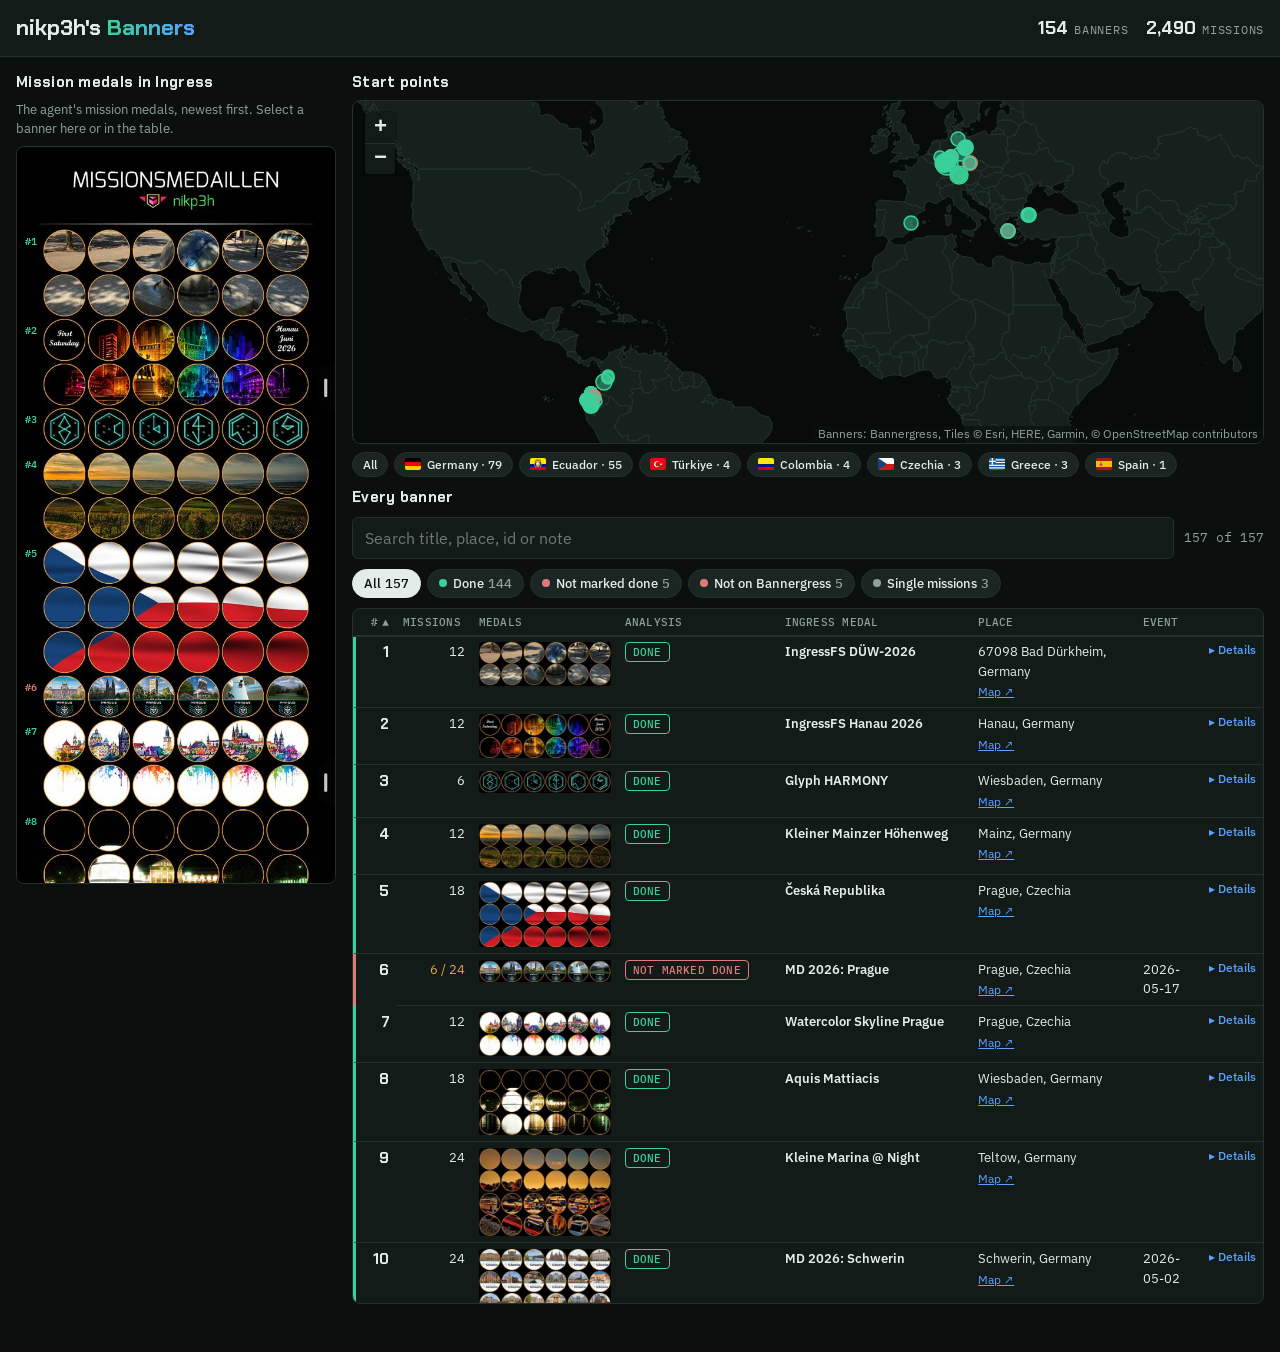
==== mission-banners/index.html @ 4e0f0ecb "Hide the filters without banners Co-Authored-By: Claude Opus 5.5 <noreply@anthropic.com>" ====
<!doctype html>
<html lang="en">
<head>
<meta charset="utf-8">
<meta name="viewport" content="width=device-width,initial-scale=1,viewport-fit=cover">
<title>nikp3h's Banners</title>
<link rel="preconnect" href="https://fonts.googleapis.com">
<link rel="stylesheet" href="https://fonts.googleapis.com/css2?family=Chakra+Petch:wght@500;700&family=IBM+Plex+Sans:wght@400;500;600&family=IBM+Plex+Mono:wght@400;500&display=swap">
<script src="vendor/leaflet.js"></script>
<script src="vendor/topojson.js"></script>
<style>.leaflet-image-layer,.leaflet-layer,.leaflet-marker-icon,.leaflet-marker-shadow,.leaflet-pane,.leaflet-pane>canvas,.leaflet-pane>svg,.leaflet-tile,.leaflet-tile-container,.leaflet-zoom-box{position:absolute;left:0;top:0}.leaflet-container{overflow:hidden}.leaflet-marker-icon,.leaflet-marker-shadow,.leaflet-tile{-webkit-user-select:none;-moz-user-select:none;user-select:none;-webkit-user-drag:none}.leaflet-tile::selection{background:0 0}.leaflet-safari .leaflet-tile{image-rendering:-webkit-optimize-contrast}.leaflet-safari .leaflet-tile-container{width:1600px;height:1600px;-webkit-transform-origin:0 0}.leaflet-marker-icon,.leaflet-marker-shadow{display:block}.leaflet-container .leaflet-overlay-pane svg{max-width:none!important;max-height:none!important}.leaflet-container .leaflet-marker-pane img,.leaflet-container .leaflet-shadow-pane img,.leaflet-container .leaflet-tile,.leaflet-container .leaflet-tile-pane img,.leaflet-container img.leaflet-image-layer{max-width:none!important;max-height:none!important;width:auto;padding:0}.leaflet-container img.leaflet-tile{mix-blend-mode:plus-lighter}.leaflet-container.leaflet-touch-zoom{-ms-touch-action:pan-x pan-y;touch-action:pan-x pan-y}.leaflet-container.leaflet-touch-drag{-ms-touch-action:pinch-zoom;touch-action:none;touch-action:pinch-zoom}.leaflet-container.leaflet-touch-drag.leaflet-touch-zoom{-ms-touch-action:none;touch-action:none}.leaflet-container{-webkit-tap-highlight-color:transparent}.leaflet-container a{-webkit-tap-highlight-color:rgba(51,181,229,.4)}.leaflet-tile{filter:inherit;visibility:hidden}.leaflet-tile-loaded{visibility:inherit}.leaflet-zoom-box{width:0;height:0;-moz-box-sizing:border-box;box-sizing:border-box;z-index:800}.leaflet-overlay-pane svg{-moz-user-select:none}.leaflet-pane{z-index:400}.leaflet-tile-pane{z-index:200}.leaflet-overlay-pane{z-index:400}.leaflet-shadow-pane{z-index:500}.leaflet-marker-pane{z-index:600}.leaflet-tooltip-pane{z-index:650}.leaflet-popup-pane{z-index:700}.leaflet-map-pane canvas{z-index:100}.leaflet-map-pane svg{z-index:200}.leaflet-vml-shape{width:1px;height:1px}.lvml{behavior:url(#default#VML);display:inline-block;position:absolute}.leaflet-control{position:relative;z-index:800;pointer-events:visiblePainted;pointer-events:auto}.leaflet-bottom,.leaflet-top{position:absolute;z-index:1000;pointer-events:none}.leaflet-top{top:0}.leaflet-right{right:0}.leaflet-bottom{bottom:0}.leaflet-left{left:0}.leaflet-control{float:left;clear:both}.leaflet-right .leaflet-control{float:right}.leaflet-top .leaflet-control{margin-top:10px}.leaflet-bottom .leaflet-control{margin-bottom:10px}.leaflet-left .leaflet-control{margin-left:10px}.leaflet-right .leaflet-control{margin-right:10px}.leaflet-fade-anim .leaflet-popup{opacity:0;-webkit-transition:opacity .2s linear;-moz-transition:opacity .2s linear;transition:opacity .2s linear}.leaflet-fade-anim .leaflet-map-pane .leaflet-popup{opacity:1}.leaflet-zoom-animated{-webkit-transform-origin:0 0;-ms-transform-origin:0 0;transform-origin:0 0}svg.leaflet-zoom-animated{will-change:transform}.leaflet-zoom-anim .leaflet-zoom-animated{-webkit-transition:-webkit-transform .25s cubic-bezier(0,0,.25,1);-moz-transition:-moz-transform .25s cubic-bezier(0,0,.25,1);transition:transform .25s cubic-bezier(0,0,.25,1)}.leaflet-pan-anim .leaflet-tile,.leaflet-zoom-anim .leaflet-tile{-webkit-transition:none;-moz-transition:none;transition:none}.leaflet-zoom-anim .leaflet-zoom-hide{visibility:hidden}.leaflet-interactive{cursor:pointer}.leaflet-grab{cursor:-webkit-grab;cursor:-moz-grab;cursor:grab}.leaflet-crosshair,.leaflet-crosshair .leaflet-interactive{cursor:crosshair}.leaflet-control,.leaflet-popup-pane{cursor:auto}.leaflet-dragging .leaflet-grab,.leaflet-dragging .leaflet-grab .leaflet-interactive,.leaflet-dragging .leaflet-marker-draggable{cursor:move;cursor:-webkit-grabbing;cursor:-moz-grabbing;cursor:grabbing}.leaflet-image-layer,.leaflet-marker-icon,.leaflet-marker-shadow,.leaflet-pane>svg path,.leaflet-tile-container{pointer-events:none}.leaflet-image-layer.leaflet-interactive,.leaflet-marker-icon.leaflet-interactive,.leaflet-pane>svg path.leaflet-interactive,svg.leaflet-image-layer.leaflet-interactive path{pointer-events:visiblePainted;pointer-events:auto}.leaflet-container{background:#ddd;outline-offset:1px}.leaflet-container a{color:#0078a8}.leaflet-zoom-box{border:2px dotted #38f;background:rgba(255,255,255,.5)}.leaflet-container{font-family:"Helvetica Neue",Arial,Helvetica,sans-serif;font-size:12px;font-size:.75rem;line-height:1.5}.leaflet-bar{box-shadow:0 1px 5px rgba(0,0,0,.65);border-radius:4px}.leaflet-bar a{background-color:#fff;border-bottom:1px solid #ccc;width:26px;height:26px;line-height:26px;display:block;text-align:center;text-decoration:none;color:#000}.leaflet-bar a,.leaflet-control-layers-toggle{background-position:50% 50%;background-repeat:no-repeat;display:block}.leaflet-bar a:focus,.leaflet-bar a:hover{background-color:#f4f4f4}.leaflet-bar a:first-child{border-top-left-radius:4px;border-top-right-radius:4px}.leaflet-bar a:last-child{border-bottom-left-radius:4px;border-bottom-right-radius:4px;border-bottom:none}.leaflet-bar a.leaflet-disabled{cursor:default;background-color:#f4f4f4;color:#bbb}.leaflet-touch .leaflet-bar a{width:30px;height:30px;line-height:30px}.leaflet-touch .leaflet-bar a:first-child{border-top-left-radius:2px;border-top-right-radius:2px}.leaflet-touch .leaflet-bar a:last-child{border-bottom-left-radius:2px;border-bottom-right-radius:2px}.leaflet-control-zoom-in,.leaflet-control-zoom-out{font:bold 18px 'Lucida Console',Monaco,monospace;text-indent:1px}.leaflet-touch .leaflet-control-zoom-in,.leaflet-touch .leaflet-control-zoom-out{font-size:22px}.leaflet-control-layers{box-shadow:0 1px 5px rgba(0,0,0,.4);background:#fff;border-radius:5px}.leaflet-control-layers-toggle{background-image:url(images/layers.png);width:36px;height:36px}.leaflet-retina .leaflet-control-layers-toggle{background-image:url(images/layers-2x.png);background-size:26px 26px}.leaflet-touch .leaflet-control-layers-toggle{width:44px;height:44px}.leaflet-control-layers .leaflet-control-layers-list,.leaflet-control-layers-expanded .leaflet-control-layers-toggle{display:none}.leaflet-control-layers-expanded .leaflet-control-layers-list{display:block;position:relative}.leaflet-control-layers-expanded{padding:6px 10px 6px 6px;color:#333;background:#fff}.leaflet-control-layers-scrollbar{overflow-y:scroll;overflow-x:hidden;padding-right:5px}.leaflet-control-layers-selector{margin-top:2px;position:relative;top:1px}.leaflet-control-layers label{display:block;font-size:13px;font-size:1.08333em}.leaflet-control-layers-separator{height:0;border-top:1px solid #ddd;margin:5px -10px 5px -6px}.leaflet-default-icon-path{background-image:url(images/marker-icon.png)}.leaflet-container .leaflet-control-attribution{background:#fff;background:rgba(255,255,255,.8);margin:0}.leaflet-control-attribution,.leaflet-control-scale-line{padding:0 5px;color:#333;line-height:1.4}.leaflet-control-attribution a{text-decoration:none}.leaflet-control-attribution a:focus,.leaflet-control-attribution a:hover{text-decoration:underline}.leaflet-attribution-flag{display:inline!important;vertical-align:baseline!important;width:1em;height:.6669em}.leaflet-left .leaflet-control-scale{margin-left:5px}.leaflet-bottom .leaflet-control-scale{margin-bottom:5px}.leaflet-control-scale-line{border:2px solid #777;border-top:none;line-height:1.1;padding:2px 5px 1px;white-space:nowrap;-moz-box-sizing:border-box;box-sizing:border-box;background:rgba(255,255,255,.8);text-shadow:1px 1px #fff}.leaflet-control-scale-line:not(:first-child){border-top:2px solid #777;border-bottom:none;margin-top:-2px}.leaflet-control-scale-line:not(:first-child):not(:last-child){border-bottom:2px solid #777}.leaflet-touch .leaflet-bar,.leaflet-touch .leaflet-control-attribution,.leaflet-touch .leaflet-control-layers{box-shadow:none}.leaflet-touch .leaflet-bar,.leaflet-touch .leaflet-control-layers{border:2px solid rgba(0,0,0,.2);background-clip:padding-box}.leaflet-popup{position:absolute;text-align:center;margin-bottom:20px}.leaflet-popup-content-wrapper{padding:1px;text-align:left;border-radius:12px}.leaflet-popup-content{margin:13px 24px 13px 20px;line-height:1.3;font-size:13px;font-size:1.08333em;min-height:1px}.leaflet-popup-content p{margin:17px 0;margin:1.3em 0}.leaflet-popup-tip-container{width:40px;height:20px;position:absolute;left:50%;margin-top:-1px;margin-left:-20px;overflow:hidden;pointer-events:none}.leaflet-popup-tip{width:17px;height:17px;padding:1px;margin:-10px auto 0;pointer-events:auto;-webkit-transform:rotate(45deg);-moz-transform:rotate(45deg);-ms-transform:rotate(45deg);transform:rotate(45deg)}.leaflet-popup-content-wrapper,.leaflet-popup-tip{background:#fff;color:#333;box-shadow:0 3px 14px rgba(0,0,0,.4)}.leaflet-container a.leaflet-popup-close-button{position:absolute;top:0;right:0;border:none;text-align:center;width:24px;height:24px;font:16px/24px Tahoma,Verdana,sans-serif;color:#757575;text-decoration:none;background:0 0}.leaflet-container a.leaflet-popup-close-button:focus,.leaflet-container a.leaflet-popup-close-button:hover{color:#585858}.leaflet-popup-scrolled{overflow:auto}.leaflet-oldie .leaflet-popup-content-wrapper{-ms-zoom:1}.leaflet-oldie .leaflet-popup-tip{width:24px;margin:0 auto}.leaflet-oldie .leaflet-control-layers,.leaflet-oldie .leaflet-control-zoom,.leaflet-oldie .leaflet-popup-content-wrapper,.leaflet-oldie .leaflet-popup-tip{border:1px solid #999}.leaflet-div-icon{background:#fff;border:1px solid #666}.leaflet-tooltip{position:absolute;padding:6px;background-color:#fff;border:1px solid #fff;border-radius:3px;color:#222;white-space:nowrap;-webkit-user-select:none;-moz-user-select:none;-ms-user-select:none;user-select:none;pointer-events:none;box-shadow:0 1px 3px rgba(0,0,0,.4)}.leaflet-tooltip.leaflet-interactive{cursor:pointer;pointer-events:auto}.leaflet-tooltip-bottom:before,.leaflet-tooltip-left:before,.leaflet-tooltip-right:before,.leaflet-tooltip-top:before{position:absolute;pointer-events:none;border:6px solid transparent;background:0 0;content:""}.leaflet-tooltip-bottom{margin-top:6px}.leaflet-tooltip-top{margin-top:-6px}.leaflet-tooltip-bottom:before,.leaflet-tooltip-top:before{left:50%;margin-left:-6px}.leaflet-tooltip-top:before{bottom:0;margin-bottom:-12px;border-top-color:#fff}.leaflet-tooltip-bottom:before{top:0;margin-top:-12px;margin-left:-6px;border-bottom-color:#fff}.leaflet-tooltip-left{margin-left:-6px}.leaflet-tooltip-right{margin-left:6px}.leaflet-tooltip-left:before,.leaflet-tooltip-right:before{top:50%;margin-top:-6px}.leaflet-tooltip-left:before{right:0;margin-right:-12px;border-left-color:#fff}.leaflet-tooltip-right:before{left:0;margin-left:-12px;border-right-color:#fff}@media print{.leaflet-control{-webkit-print-color-adjust:exact;print-color-adjust:exact}}</style>
<style>
/* Layout: the mission medal screenshot in a scrolling panel beside a table of every banner; selecting a banner in one shows it in the other. */
:root{
  --hh:56px;
  --bg:#0b100f; --surface:#131b19; --fg:#e4ece9; --muted:#8fa19b; --line:#24312d;
  --enl:#3ad19a; --res:#5aa2ff; --warn:#e3a53b; --none:#e07a7a; --chip:#1b2623; --sea:#070b0a; --land:#16201d; --border:#2a3833; --hover:#18221f; --sel:#1d2a26;
  --display:"Chakra Petch",system-ui,sans-serif; --body:"IBM Plex Sans",system-ui,sans-serif; --mono:"IBM Plex Mono",ui-monospace,monospace;
  color-scheme:dark;
}
body{margin:0;background:var(--bg);color:var(--fg);font-family:var(--body);line-height:1.5}
a{color:var(--res)}
[hidden]{display:none!important}
.top{position:fixed;inset:0 0 auto;z-index:1000;background:var(--surface);border-bottom:1px solid var(--line);padding-top:env(safe-area-inset-top,0px)}
.top-in{height:var(--hh);display:flex;align-items:center;gap:16px;padding-inline:max(16px,env(safe-area-inset-left,0px)) max(16px,env(safe-area-inset-right,0px))}
h1{font-family:var(--display);font-weight:700;font-size:22px;line-height:1;margin:0;white-space:nowrap}
h1 span{background:linear-gradient(90deg,var(--enl),var(--res));-webkit-background-clip:text;background-clip:text;color:transparent}
.stats{margin-left:auto;display:flex;gap:18px;font-variant-numeric:tabular-nums;white-space:nowrap}
.stats div{display:flex;align-items:baseline;gap:6px}
.stats b{font-family:var(--display);font-size:18px}
.stats small{color:var(--muted);font:12px var(--mono);text-transform:uppercase;letter-spacing:.06em}
@media (max-width:560px){:root{--hh:84px}.top-in{flex-wrap:wrap;height:auto;padding-block:10px;row-gap:6px}.stats{margin-left:0;width:100%;gap:14px}.stats b{font-size:15px}.stats small{font-size:10px;letter-spacing:.03em}}

.wrap{display:grid;grid-template-columns:minmax(0,1fr);gap:16px;padding:calc(var(--hh) + env(safe-area-inset-top,0px) + 16px) max(16px,env(safe-area-inset-right,0px)) 48px max(16px,env(safe-area-inset-left,0px))}
@media (min-width:1000px){.wrap{grid-template-columns:320px minmax(0,1fr)}}

/* Screenshot panel */
.shotbox{display:grid;gap:8px;align-content:start}
@media (min-width:1000px){.shotbox{position:sticky;top:calc(var(--hh) + 16px);height:calc(100vh - var(--hh) - 32px)}}
.shotbox h2,.tablebox h2{font:700 15px var(--display);margin:0;letter-spacing:.02em}
.shotbox p{margin:0;font-size:12.5px;color:var(--muted)}
.shot{overflow-y:auto;border:1px solid var(--line);border-radius:8px;background:#000;height:55vh;overscroll-behavior:contain}
@media (min-width:1000px){.shot{height:auto;min-height:0}}
.shot-in{position:relative}
.shot-in img{display:block;width:100%;height:auto}
.mark{position:absolute;left:0;right:0;border:2px solid transparent;border-radius:6px;cursor:pointer;padding:0;background:none}
.mark span{position:absolute;left:2px;top:2px;font:600 10px/1 var(--mono);padding:3px 4px;border-radius:3px;background:rgba(0,0,0,.75);color:var(--st,var(--fg))}
.mark:hover{border-color:color-mix(in srgb,var(--st) 60%,transparent)}
.mark.sel{border-color:var(--st);background:color-mix(in srgb,var(--st) 14%,transparent)}
.mark:focus-visible{outline:2px solid var(--res);outline-offset:-2px}

/* Table */
.tablebox{display:grid;gap:10px;min-width:0;align-content:start}
.bar{display:flex;flex-wrap:wrap;gap:10px;align-items:center}
.bar input{flex:1 1 220px;min-width:0;font:inherit;padding:8px 12px;border:1px solid var(--line);border-radius:6px;background:var(--surface);color:var(--fg)}
.chips{display:flex;gap:6px;flex-wrap:wrap}
.chip{font:500 13px var(--body);padding:5px 11px;border-radius:999px;border:1px solid var(--line);background:var(--chip);color:var(--fg);cursor:pointer;white-space:nowrap}
.chip[data-f]:not([data-f="all"])::before{content:"";display:inline-block;width:8px;height:8px;border-radius:50%;background:var(--st);margin-right:6px;vertical-align:1px}
.chip i{font-style:normal;font-family:var(--mono);color:var(--muted);margin-left:4px}
.chip[aria-pressed="true"]{background:var(--fg);color:var(--bg);border-color:var(--fg)}
.chip[aria-pressed="true"] i{color:var(--bg)}
.chip:focus-visible,.bar input:focus-visible,a:focus-visible,th button:focus-visible{outline:2px solid var(--res);outline-offset:2px}
.count{font-family:var(--mono);font-size:13px;color:var(--muted)}
.scroller{overflow:auto;border:1px solid var(--line);border-radius:8px;background:var(--surface);max-height:calc(100vh - var(--hh) - 150px)}
table{border-collapse:separate;border-spacing:0;font-size:13px;font-variant-numeric:tabular-nums;min-width:100%}
th,td{padding:6px 7px;border-bottom:1px solid var(--line);text-align:left;vertical-align:top}
th{position:sticky;top:0;z-index:2;background:var(--surface);font:500 11px var(--mono);text-transform:uppercase;letter-spacing:.02em;color:var(--muted);white-space:nowrap;box-shadow:0 1px 0 var(--line)}
th button{all:unset;cursor:pointer}
th button::after{content:"";margin-left:4px}
th[aria-sort="ascending"] button::after{content:"▲"}
th[aria-sort="descending"] button::after{content:"▼"}
td.n,th.n{text-align:right}
td.n,td.nw,a.nw{white-space:nowrap}
td:first-child,th:first-child{position:sticky;left:0;z-index:1;background:var(--surface);border-left:3px solid var(--st,transparent)}
th:first-child{z-index:3}
tbody tr{cursor:pointer}
tbody tr:not(.more):hover td{background:var(--hover)}
tbody tr.sel td{background:var(--sel)}
.num{font:700 15px var(--display)}
.medals{width:132px;display:block;border-radius:3px;background:#000}
.t{font-weight:600;min-width:120px;overflow-wrap:anywhere}
.sub{display:block;font-size:11.5px;color:var(--muted);font-family:var(--mono);font-weight:400;overflow-wrap:anywhere}
.place{min-width:100px}
.map-link{display:block;margin-top:2px;font-size:12px;white-space:nowrap}
/* The expandable details row under a banner: analysis notes and description */
.more-btn{display:block;font:500 12px var(--body);color:var(--res);background:none;border:0;padding:0;cursor:pointer;white-space:nowrap}
.more-btn::before{content:"▸ "}
.more-btn[aria-expanded="true"]::before{content:"▾ "}
.more-btn:focus-visible{outline:2px solid var(--res);outline-offset:2px}
tbody tr.more{cursor:auto}
tbody tr.more td{position:static;background:var(--bg)}
.more-in{position:sticky;left:12px;max-width:min(720px,calc(100vw - 80px));display:grid;gap:10px;padding:2px 0 4px}
.more-in h3{margin:0 0 2px;font:500 11px var(--mono);text-transform:uppercase;letter-spacing:.05em;color:var(--muted)}
.note p{margin:4px 0 0;font-size:12.5px}
.facts{display:flex;flex-wrap:wrap;gap:6px 22px;margin:0}
.facts dt{font:500 11px var(--mono);text-transform:uppercase;letter-spacing:.05em;color:var(--muted)}
.facts dd{margin:2px 0 0;font-variant-numeric:tabular-nums}
.desc{white-space:pre-line;overflow-wrap:anywhere}
.pill{display:inline-block;font:500 10.5px var(--mono);text-transform:uppercase;letter-spacing:.02em;padding:2px 7px;border-radius:4px;white-space:nowrap;color:var(--st);border:1px solid var(--st)}
.warn{color:var(--warn)}
.muted{color:var(--muted)}
.c-done{--st:var(--enl)} .c-doneonly{--st:var(--res)}
/* Map */
.mapbox{display:grid;gap:8px}
#map{height:clamp(260px,38vh,400px);border:1px solid var(--line);border-radius:8px;background:var(--sea);isolation:isolate}
.leaflet-container{font-family:var(--body);background:var(--sea)}
.leaflet-popup-content-wrapper,.leaflet-popup-tip{background:var(--surface);color:var(--fg);box-shadow:0 4px 18px rgba(0,0,0,.5)}
.leaflet-popup-content{margin:10px 14px;font-size:13px;line-height:1.4}
.leaflet-popup-content b{font-family:var(--display);font-size:14px}
.leaflet-popup-content button{margin-top:6px;font:600 12px var(--body);color:var(--res);background:none;border:0;padding:0;cursor:pointer}
.leaflet-bar a{background:var(--surface);color:var(--fg);border-bottom-color:var(--line)}
.leaflet-bar a:hover{background:var(--hover)}
.leaflet-control-attribution{background:rgba(11,16,15,.7)!important;color:var(--muted)}
.leaflet-control-attribution a{color:var(--muted)}
.regions{display:flex;flex-wrap:wrap;gap:6px}
.regions .chip{font-size:12px;padding:4px 10px}
.regions .flag{width:16px;height:12px;border-radius:2px;margin-right:6px;vertical-align:-1px;object-fit:cover}
.c-disabled{--st:var(--warn)} .c-likely{--st:var(--warn)} .c-missing{--st:var(--none)} .c-nobg{--st:var(--none)} .c-single{--st:var(--muted)}
</style>
</head>
<body>

<header class="top"><div class="top-in"><h1>nikp3h's <span>Banners</span></h1><div class="stats" id="stats"></div></div></header>
<div class="wrap">
  <section class="shotbox" aria-label="Mission medal screenshot">
    <h2>Mission medals in Ingress</h2>
    <p>The agent's mission medals, newest first. Select a banner here or in the table.</p>
    <div class="shot" id="shot"><div class="shot-in" id="shotIn"></div></div>
  </section>
  <section class="tablebox" aria-label="Banners">
    <div class="mapbox" aria-label="Map of banner start points">
      <h2>Start points</h2>
      <div id="map"></div>
      <div class="regions" id="regions"></div>
    </div>
    <h2>Every banner</h2>
    <div class="bar">
      <input id="q" type="search" placeholder="Search title, place, id or note" aria-label="Search banners">
      <span class="count" id="count"></span>
    </div>
    <div class="chips" id="chips" role="group" aria-label="Filter by analysis"></div>
    <div class="scroller" id="scroller">
      <table>
        <thead><tr id="head"></tr></thead>
        <tbody id="body"></tbody>
      </table>
    </div>
  </section>
</div>

<script src="data.js"></script>
<script src="missions-data.js"></script>
<script src="world.js"></script>
<script>
const M=window.MISSIONS, B=window.BANNERS, done=new Map(M.done.banners.map(d=>[d.id,d]));
const esc=s=>String(s??'').replace(/[&<>"]/g,c=>({'&':'&amp;','<':'&lt;','>':'&gt;','"':'&quot;'}[c]));
const dur=m=>m>=60?`${Math.floor(m/60)} h ${m%60} min`:`${m} min`;
const CAT={
  done:['Done','On the medal list and the Bannergress done list.'],
  doneonly:['Done list only','On the Bannergress done list, but no medal was matched to it.'],
  disabled:['All disabled','All missions are disabled on Bannergress; never marked done there.'],
  likely:['Uncertain match','The medal list matched it only as "likely".'],
  missing:['Not marked done','Matched and not all missions disabled, but not on the done list.'],
  nobg:['Not on Bannergress','No Bannergress banner was found for these medals.'],
  single:['Single missions','Single missions, not a banner (single: true in data.js).'],
};

// Similar Bannergress titles for different medals: one of them may be a wrong match.
const norm=s=>String(s??'').toLowerCase().replace(/[^a-z0-9]+/g,' ').replace(/\batacames\b/g,'').replace(/\s+/g,' ').trim();
const similar={};
B.filter(b=>b.id).forEach(b=>(similar[norm(b.title)]??=[]).push(b.i));

const items=B.map(b=>{
  const d=b.id?done.get(b.id):null, r=b.rows.split(',').map(x=>x.split('-').map(Number));
  const cat=b.single?'single':d?'done':!b.id?'nobg':b.disabled&&b.disabled>=b.missions?'disabled':b.status==='likely'?'likely':'missing';
  const notes=[];
  if(b.count<b.missions) notes.push(`Fewer medals (${b.count}) than missions (${b.missions})${d?', but on the done list':''}.`);
  if(b.disabled&&b.disabled<b.missions) notes.push(`${b.disabled} of ${b.missions} missions disabled.`);
  if(b.offline) notes.push(`Offline: ${b.offline}`);
  if(b.warning) notes.push(`Warning: ${b.warning}`);
  // b.checked: the match was checked by hand (picture, mission titles), so no warning
  const sim=b.checked?[]:(similar[norm(b.title)]||[]).filter(i=>i!==b.i);
  if(b.id&&sim.length) notes.push(`Similar Bannergress title as ${sim.map(i=>'#'+(i+1)).join(', ')}: check the match.`);
  const note=M.notes[b.id||'medal:'+b.name]; if(note) notes.push(note);
  return {key:'b'+b.i,i:b.i,name:b.name,img:b.img,rows:r,count:b.count,status:b.status,score:b.score,id:b.id,title:b.title?.trim(),addr:b.addr,
    missions:b.missions,disabled:b.disabled||0,order:b.order,km:b.km,dur:b.dur,lat:b.lat,lng:b.lng,event:b.event,desc:b.desc,
    pos:d?.pos??null,doneAt:d?.doneAt??null,cat,notes};
});
// Done list only: numbered D1, D2, … in done list order (changes when the done list does)
M.done.banners.filter(d=>!B.some(b=>b.id===d.id)).forEach((d,n)=>items.push({key:'d'+d.pos,i:null,no:'D'+(n+1),name:null,img:null,rows:null,count:null,status:null,score:null,
  id:d.id,title:d.title,addr:null,missions:d.missions,disabled:null,order:null,km:null,dur:null,lat:d.lat,lng:d.lng,event:null,desc:null,
  pos:d.pos,doneAt:d.doneAt,picture:d.picture,cat:'doneonly',notes:M.notes[d.id]?[M.notes[d.id]]:[]}));

const byKey=new Map(items.map(it=>[it.key,it]));
const counts={};items.forEach(it=>counts[it.cat]=(counts[it.cat]||0)+1);
document.getElementById('stats').innerHTML=[[B.filter(b=>!b.single).length,'banners'],[B.reduce((a,b)=>a+b.count,0),'missions']]
  .map(([n,l])=>`<div><b>${n.toLocaleString()}</b><small>${l}</small></div>`).join('');

// Screenshot with a box per banner
const shotIn=document.getElementById('shotIn'), H=M.shot.h;
shotIn.innerHTML=M.shot.tiles.map(t=>`<img src="${t.src}" width="540" height="${t.h}" alt="" loading="lazy">`).join('')+
  items.filter(it=>it.rows).flatMap(it=>it.rows.map(r=>{
    const top=M.rows[r[0]][0]-5, bottom=M.rows[r[r.length-1]][1]+5;
    return `<button type="button" class="mark c-${it.cat}" data-k="${it.key}" style="top:${top/H*100}%;height:${(bottom-top)/H*100}%" title="#${it.i+1} ${esc(it.title||it.name)} · ${CAT[it.cat][0]}"><span>#${it.i+1}</span></button>`;
  })).join('');
shotIn.firstElementChild.alt='Screenshot of the mission medals in Ingress';

// The number of missions: orange when medals are missing or missions are disabled; the tooltip says how many
const missions=it=>it.count!=null&&it.count<it.missions?`<span class="warn">${it.count} / ${it.missions}</span>`
  :it.disabled?`<span class="warn" title="${it.disabled} of ${it.missions} disabled">${it.missions}</span>`:it.missions;
// Table (the numbers shown start at 1; it.i starts at 0)
const COLS=[
  ['i','#','n',it=>`<span class="num">${it.no??it.i+1}</span>`],
  ['missions','Missions','n',it=>it.missions!=null?missions(it):''],
  // Without a medal (done list only), the Bannergress picture
  [null,'Medals','',it=>it.img?`<img class="medals" src="${it.img}" alt="" loading="lazy">`
    :it.picture?`<img class="medals" src="https://api.bannergress.com${encodeURI(it.picture)}" alt="" loading="lazy" title="Bannergress picture">`:'<span class="muted">no medal</span>'],
  ['cat','Analysis','',it=>`<span class="pill">${CAT[it.cat][0]}</span>`],
  // Without a medal (done list only), the Bannergress title, greyed out
  ['name','Ingress medal','',it=>it.name?`<div class="t">${esc(it.name)}</div>`:it.title?`<div class="t muted" title="Bannergress title">${esc(it.title)}</div>`:'<span class="muted">–</span>'],
  // The place, with a link to the start point on Google Maps under it
  ['addr','Place','',it=>`<div class="place">${esc(it.addr??'')}${it.lat!=null?`<span class="map-link"><a href="https://www.google.com/maps/search/?api=1&query=${it.lat},${it.lng}" target="_blank" rel="noopener" title="${it.lat.toFixed(5)}, ${it.lng.toFixed(5)}">Map ↗</a></span>`:''}</div>`],
  ['event','Event','',it=>it.event?esc(it.event.filter(Boolean).filter((v,k,a)=>a.indexOf(v)===k).join(' – ')):''],
  [null,'','nw',it=>`<button type="button" class="more-btn" aria-expanded="${expanded.has(it.key)}" aria-controls="m-${it.key}">Details</button>`],
];
// The details row: the Bannergress facts, the analysis notes and the Bannergress description
const FACTS=[
  ['Bannergress',it=>it.id?`<a href="https://bannergress.com/banner/${encodeURIComponent(it.id)}" target="_blank" rel="noopener" title="${esc(it.title)}">Bannergress ↗</a>`:'<span class="muted">not found</span>'],
  ['Length',it=>it.km!=null?it.km+' km':''],
  ['Duration',it=>it.dur?dur(it.dur):''],
];
const expanded=new Set();
const facts=it=>FACTS.map(([l,f])=>[l,f(it)]).filter(([,v])=>v!=='').map(([l,v])=>`<div><dt>${l}</dt><dd>${v}</dd></div>`).join('');
const more=it=>`<tr class="more c-${it.cat}" id="m-${it.key}"${expanded.has(it.key)?'':' hidden'}><td colspan="${COLS.length}"><div class="more-in">`+
  `<dl class="facts">${facts(it)}</dl>`+
  (it.notes.length?`<div class="note"><h3>Analysis</h3>${it.notes.map(n=>`<p class="${it.cat==='done'?'':'warn'}">${esc(n)}</p>`).join('')}</div>`:'')+
  (it.desc?`<div><h3>Description</h3><div class="desc">${esc(it.desc)}</div></div>`:'')+'</div></td></tr>';
const head=document.getElementById('head');
head.innerHTML=COLS.map(([k,l,c])=>`<th class="${c}"${k?` data-k="${k}" aria-sort="none"`:''}>${k?`<button type="button">${l}</button>`:l}</th>`).join('');
let sort={k:'i',dir:1}, filter='all', sel=null;
const CATORDER=Object.keys(CAT);
const val=(it,k)=>k==='cat'?CATORDER.indexOf(it.cat):k==='i'?(it.i??1e6+it.pos):it[k];

function render(){
  const q=document.getElementById('q').value.trim().toLowerCase();
  const shown=items.filter(it=>(filter==='all'||it.cat===filter)&&(!q||[it.no,it.name,it.title,it.id,it.addr,it.desc,...it.notes].join(' ').toLowerCase().includes(q)))
    .sort((a,b)=>{const x=val(a,sort.k),y=val(b,sort.k);
      if(x==null||x==='') return 1; if(y==null||y==='') return -1;
      return (typeof x==='string'?x.localeCompare(y):x-y)*sort.dir||(a.i??999)-(b.i??999)});
  document.getElementById('count').textContent=`${shown.length} of ${items.length}`;
  document.getElementById('body').innerHTML=shown.map(it=>`<tr id="r-${it.key}" class="c-${it.cat}${it.key===sel?' sel':''}" data-k="${it.key}">${COLS.map(([,,c,f])=>`<td class="${c}">${f(it)}</td>`).join('')}</tr>${more(it)}`).join('');
  head.querySelectorAll('th[data-k]').forEach(th=>th.setAttribute('aria-sort',th.dataset.k===sort.k?(sort.dir>0?'ascending':'descending'):'none'));
  const vis=new Set(shown.map(it=>it.key));
  shotIn.querySelectorAll('.mark').forEach(m=>m.style.opacity=vis.has(m.dataset.k)?'':'.25');
  for(const [k,m] of markers) vis.has(k)?dots.addLayer(m):dots.removeLayer(m);
}
head.addEventListener('click',e=>{const th=e.target.closest('th[data-k]');if(!th)return;
  sort=sort.k===th.dataset.k?{k:sort.k,dir:-sort.dir}:{k:th.dataset.k,dir:1};render()});

const chips=document.getElementById('chips');
// Filters without banners are hidden
chips.innerHTML=[['all','All',items.length],...CATORDER.filter(c=>counts[c]).map(c=>[c,CAT[c][0],counts[c]])]
  .map(([c,l,n])=>`<button class="chip c-${c}" type="button" data-f="${c}" aria-pressed="${c==='all'}"${CAT[c]?` title="${esc(CAT[c][1])}"`:''}>${l}<i>${n}</i></button>`).join('');
chips.addEventListener('click',e=>{const b=e.target.closest('.chip');if(!b)return;filter=b.dataset.f;
  chips.querySelectorAll('.chip').forEach(c=>c.setAttribute('aria-pressed',c===b));render()});
document.getElementById('q').addEventListener('input',render);

const smooth=()=>matchMedia('(prefers-reduced-motion: reduce)').matches?'auto':'smooth';
function select(key,from){
  sel=key;
  document.querySelectorAll('tr.sel,.mark.sel').forEach(x=>x.classList.remove('sel'));
  let row=document.getElementById('r-'+key);
  if(!row&&from==='shot'){filter='all';document.getElementById('q').value='';chips.querySelectorAll('.chip').forEach(c=>c.setAttribute('aria-pressed',c.dataset.f==='all'));render();row=document.getElementById('r-'+key)}
  row?.classList.add('sel');
  const marks=shotIn.querySelectorAll(`.mark[data-k="${key}"]`), mark=marks[0];
  marks.forEach(m=>m.classList.add('sel'));
  if(from==='shot'&&row){const sc=document.getElementById('scroller');
    sc.scrollTo({top:row.offsetTop-sc.querySelector('thead').offsetHeight-8,behavior:smooth()});
    row.closest('.tablebox').getBoundingClientRect().top>innerHeight&&row.closest('.tablebox').scrollIntoView({behavior:smooth()})}
  const dot=markers.get(key);
  if(dot){if(!dots.hasLayer(dot))dots.addLayer(dot);map.setView(dot.getLatLng(),Math.max(map.getZoom(),12));dot.openPopup()}
  if(from==='table'&&mark){const sh=document.getElementById('shot');
    sh.scrollTo({top:mark.offsetTop-40,behavior:smooth()})}
}
// Map of the start points, colored like the analysis
const css=n=>getComputedStyle(document.documentElement).getPropertyValue(n).trim();
const DOT={done:'--enl',doneonly:'--res',disabled:'--warn',likely:'--warn',missing:'--none',nobg:'--none',single:'--muted'};
const map=L.map('map',{preferCanvas:true,worldCopyJump:true,maxZoom:16,minZoom:2,zoomSnap:.5});
map.attributionControl.setPrefix(false);
map.attributionControl.addAttribution('Banners: Bannergress');
map.createPane('base').style.zIndex=150;
// Esri's dark canvas works without an API key and also from a file:// page.
const esri='https://server.arcgisonline.com/ArcGIS/rest/services/Canvas/';
for(const t of [
  L.tileLayer(esri+'World_Dark_Gray_Base/MapServer/tile/{z}/{y}/{x}',{maxZoom:16,maxNativeZoom:16,attribution:'Tiles © Esri, HERE, Garmin, © OpenStreetMap contributors'}),
  L.tileLayer(esri+'World_Dark_Gray_Reference/MapServer/tile/{z}/{y}/{x}',{maxZoom:16,maxNativeZoom:16})
]){
  t.addTo(map);
  // A tile server sometimes drops a request; retry each failed tile a few times.
  t.on('tileerror',({tile,coords})=>{
    const n=+(tile.dataset.retry||0);
    if(n>=3) return;
    tile.dataset.retry=n+1;
    setTimeout(()=>{tile.src=t.getTileUrl(coords)+'?retry='+(n+1)},1500*(n+1));
  });
}
const world=window.WORLD;
L.geoJSON(topojson.feature(world,world.objects.countries),{pane:'base',interactive:false,style:{color:css('--border'),weight:.8,fillColor:css('--land'),fillOpacity:1}}).addTo(map);
const dots=L.layerGroup().addTo(map), markers=new Map();
const placed=items.filter(it=>it.lat!=null);
for(const it of placed){
  const c=css(DOT[it.cat]);
  markers.set(it.key,L.circleMarker([it.lat,it.lng],{radius:Math.min(11,4+Math.sqrt(it.missions||6)/1.6),weight:1.5,color:c,fillColor:c,fillOpacity:.45})
    .bindPopup(`<b>${it.no??'#'+(it.i+1)} ${esc(it.title||it.name)}</b><br>${it.missions} missions${it.addr?' · '+esc(it.addr):''}<br>${CAT[it.cat][0]}<br><button type="button" data-k="${it.key}">Show in the table</button>`));
}
const all=L.latLngBounds(placed.map(it=>[it.lat,it.lng]));
map.fitBounds(all,{padding:[20,20]});
document.getElementById('map').addEventListener('click',e=>{const b=e.target.closest('button[data-k]');if(b)select(b.dataset.k,'shot')});
const regions={};
for(const it of placed){const c=it.addr?it.addr.split(',').pop().trim():'Done list only';(regions[c]??=[]).push([it.lat,it.lng])}
const rb=document.getElementById('regions');
// The country's flag (vendor/flags: flag-icons, MIT). Images, because Windows has no emoji flags.
const ISO={Germany:'de',Czechia:'cz',Ecuador:'ec','Türkiye':'tr',Greece:'gr',Colombia:'co',Spain:'es'};
const region=(label,bounds,iso)=>{const x=document.createElement('button');x.className='chip';x.type='button';x.textContent=label;
  if(iso){const f=document.createElement('img');f.className='flag';f.src=`vendor/flags/${iso}.svg`;f.alt='';x.prepend(f)}
  x.addEventListener('click',()=>map.fitBounds(bounds,{padding:[30,30],maxZoom:15}));rb.append(x)};
region('All',all);
Object.entries(regions).filter(([c])=>c!=='Done list only').sort((a,b)=>b[1].length-a[1].length).forEach(([c,p])=>region(`${c} · ${p.length}`,L.latLngBounds(p),ISO[c]));

shotIn.addEventListener('click',e=>{const m=e.target.closest('.mark');if(m)select(m.dataset.k,'shot')});
document.getElementById('body').addEventListener('click',e=>{
  const b=e.target.closest('.more-btn');
  if(b){const k=b.closest('tr').dataset.k, open=!expanded.has(k);
    open?expanded.add(k):expanded.delete(k);
    b.setAttribute('aria-expanded',open);document.getElementById('m-'+k).hidden=!open;return}
  if(e.target.closest('a')||getSelection().toString())return;
  const tr=e.target.closest('tr[data-k]');if(tr)select(tr.dataset.k,'table')});
render();
</script>
</body>
</html>
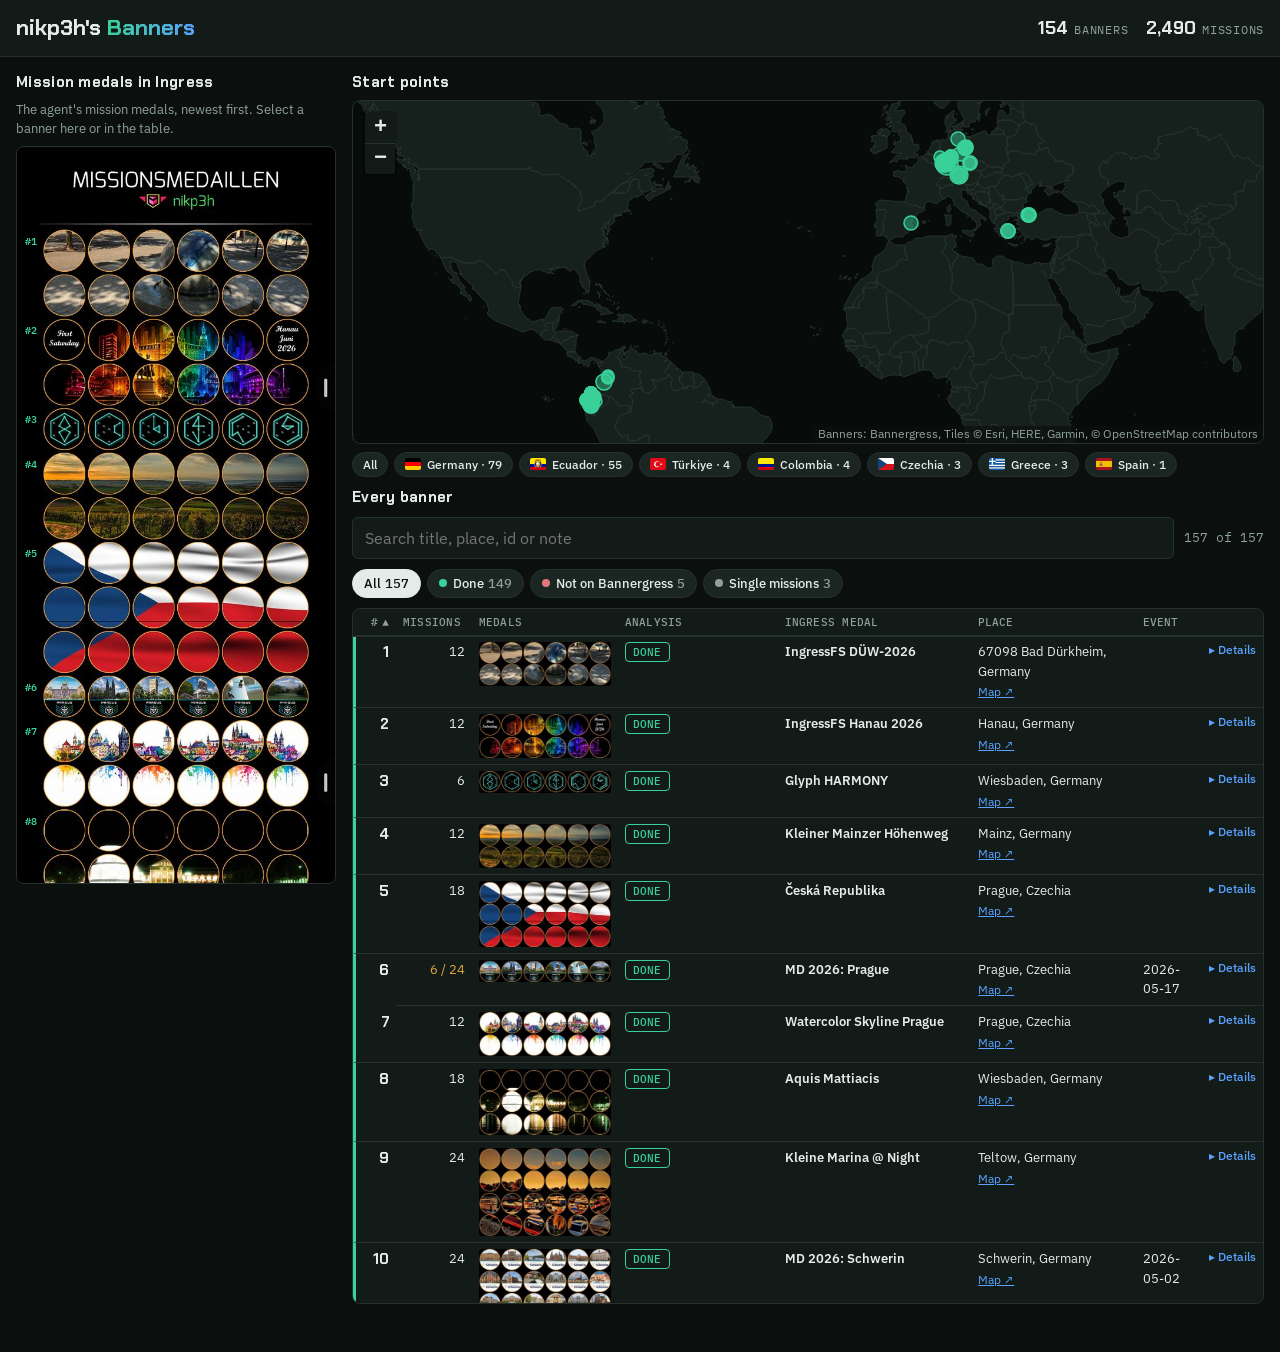
==== commit 18b818ae: "Scroll to the selected banner in one click: fixed medal picture sizes, page scroll for rows near the" ====
--- a/mission-banners/index.html
+++ b/mission-banners/index.html
@@ -77,7 +77,7 @@
 tbody tr:not(.more):hover td{background:var(--hover)}
 tbody tr.sel td{background:var(--sel)}
 .num{font:700 15px var(--display)}
-.medals{width:132px;display:block;border-radius:3px;background:#000}
+.medals{width:132px;height:auto;display:block;border-radius:3px;background:#000}
 .t{font-weight:600;min-width:120px;overflow-wrap:anywhere}
 .sub{display:block;font-size:11.5px;color:var(--muted);font-family:var(--mono);font-weight:400;overflow-wrap:anywhere}
 .place{min-width:100px}
@@ -158,7 +158,7 @@
 const CAT={
   done:['Done','On the medal list and the Bannergress done list.'],
   doneonly:['Done list only','On the Bannergress done list, but no medal was matched to it.'],
-  disabled:['All disabled','All missions are disabled on Bannergress; never marked done there.'],
+  disabled:['All disabled','All missions are disabled on Bannergress and it is not on the done list.'],
   likely:['Uncertain match','The medal list matched it only as "likely".'],
   missing:['Not marked done','Matched and not all missions disabled, but not on the done list.'],
   nobg:['Not on Bannergress','No Bannergress banner was found for these medals.'],
@@ -212,8 +212,9 @@
 const COLS=[
   ['i','#','n',it=>`<span class="num">${it.no??it.i+1}</span>`],
   ['missions','Missions','n',it=>it.missions!=null?missions(it):''],
-  // Without a medal (done list only), the Bannergress picture
-  [null,'Medals','',it=>it.img?`<img class="medals" src="${it.img}" alt="" loading="lazy">`
+  // Without a medal (done list only), the Bannergress picture. The medal pictures are 330 px wide and 55 px per row;
+  // their size is set so that the table keeps its height while they load (scrolling to a row lands right).
+  [null,'Medals','',it=>it.img?`<img class="medals" src="${it.img}" width="330" height="${55*it.rows.reduce((n,[a,b])=>n+(b??a)-a+1,0)}" alt="" loading="lazy">`
     :it.picture?`<img class="medals" src="https://api.bannergress.com${encodeURI(it.picture)}" alt="" loading="lazy" title="Bannergress picture">`:'<span class="muted">no medal</span>'],
   ['cat','Analysis','',it=>`<span class="pill">${CAT[it.cat][0]}</span>`],
   // Without a medal (done list only), the Bannergress title, greyed out
@@ -275,8 +276,13 @@
   const marks=shotIn.querySelectorAll(`.mark[data-k="${key}"]`), mark=marks[0];
   marks.forEach(m=>m.classList.add('sel'));
   if(from==='shot'&&row){const sc=document.getElementById('scroller');
-    sc.scrollTo({top:row.offsetTop-sc.querySelector('thead').offsetHeight-8,behavior:smooth()});
-    row.closest('.tablebox').getBoundingClientRect().top>innerHeight&&row.closest('.tablebox').scrollIntoView({behavior:smooth()})}
+    // The table can't scroll past its end, so rows near the end stay lower down
+    const top=Math.max(0,Math.min(row.offsetTop-sc.querySelector('thead').offsetHeight-8,sc.scrollHeight-sc.clientHeight));
+    sc.scrollTo({top,behavior:smooth()});
+    // Scroll the page too when the row would end up below the window (the map is above the table) or under the header
+    const y=sc.getBoundingClientRect().top+row.offsetTop-top, hh=document.querySelector('.top').offsetHeight;
+    const by=y+row.offsetHeight+16>innerHeight?y+row.offsetHeight+16-innerHeight:y<hh+8?y-hh-8:0;
+    if(by) window.scrollBy({top:by,behavior:smooth()})}
   const dot=markers.get(key);
   if(dot){if(!dots.hasLayer(dot))dots.addLayer(dot);map.setView(dot.getLatLng(),Math.max(map.getZoom(),12));dot.openPopup()}
   if(from==='table'&&mark){const sh=document.getElementById('shot');
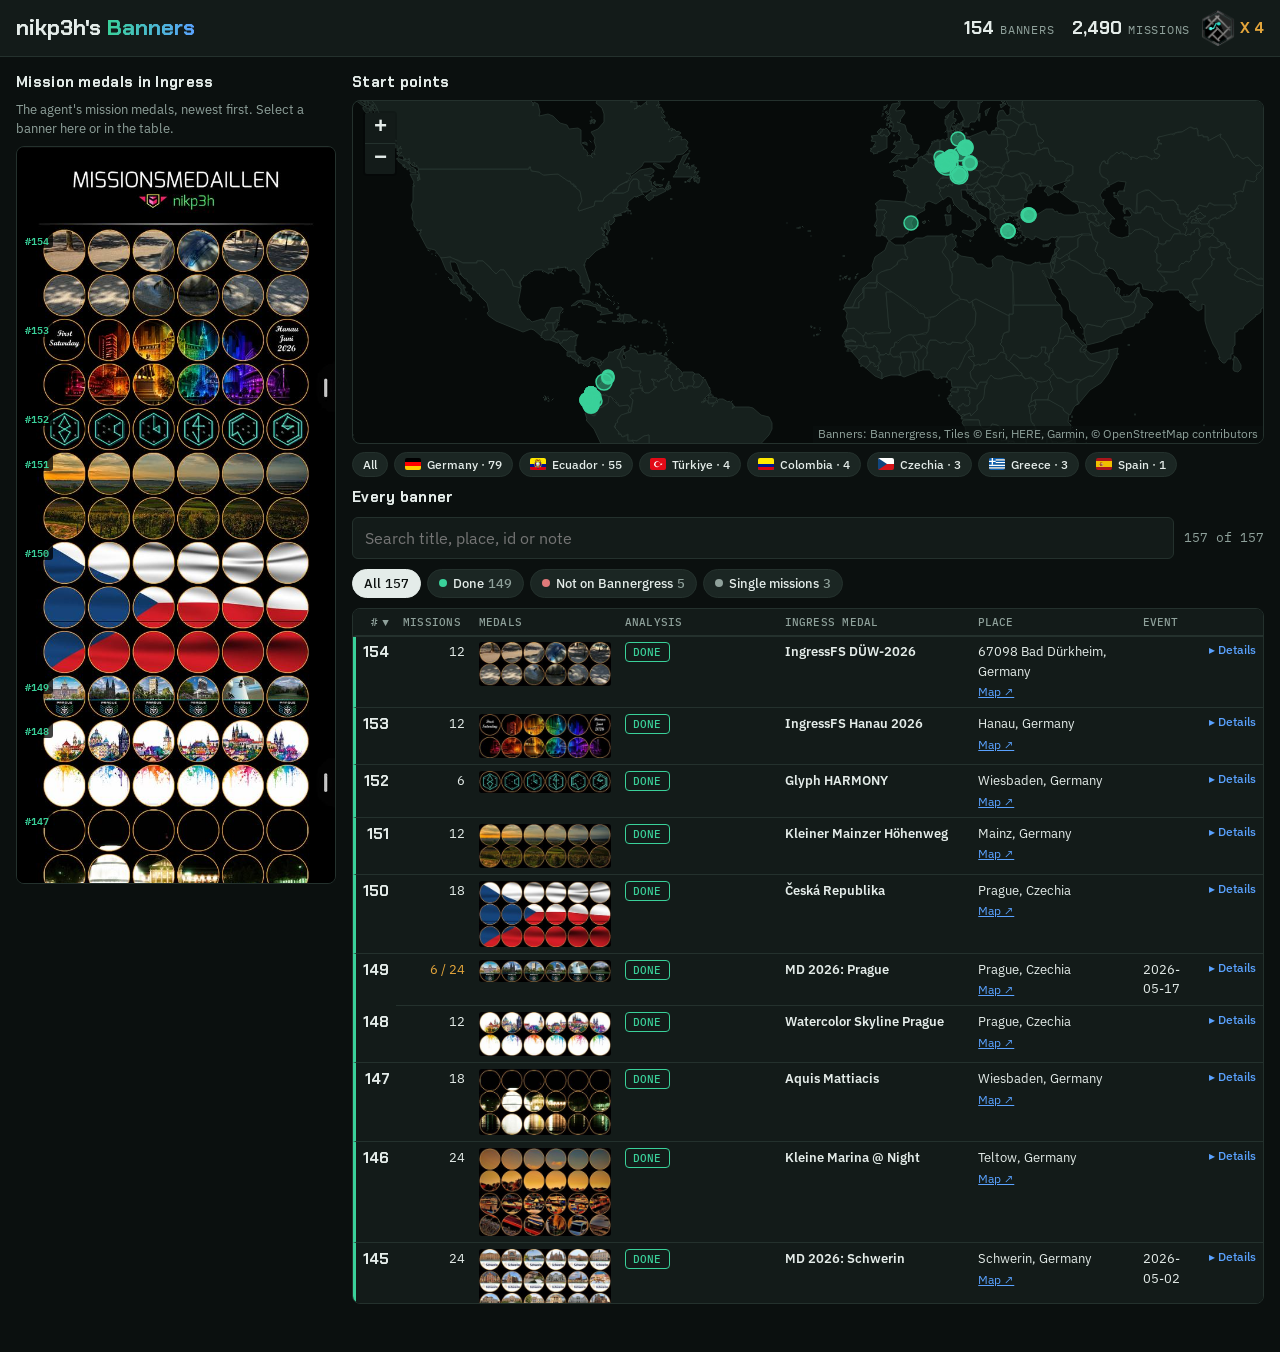
==== commit 07df2f9b: "Number only the banners, oldest first, and show the SpecOps medal for the mission count - Banner num" ====
--- a/mission-banners/index.html
+++ b/mission-banners/index.html
@@ -25,9 +25,11 @@
 .top-in{height:var(--hh);display:flex;align-items:center;gap:16px;padding-inline:max(16px,env(safe-area-inset-left,0px)) max(16px,env(safe-area-inset-right,0px))}
 h1{font-family:var(--display);font-weight:700;font-size:22px;line-height:1;margin:0;white-space:nowrap}
 h1 span{background:linear-gradient(90deg,var(--enl),var(--res));-webkit-background-clip:text;background-clip:text;color:transparent}
-.stats{margin-left:auto;display:flex;gap:18px;font-variant-numeric:tabular-nums;white-space:nowrap}
+.stats{margin-left:auto;display:flex;align-items:center;gap:18px;font-variant-numeric:tabular-nums;white-space:nowrap}
 .stats div{display:flex;align-items:baseline;gap:6px}
 .stats b{font-family:var(--display);font-size:18px}
+.stats .medal{width:36px;height:36px;margin-left:-8px}
+.stats .medal-count{margin-left:-14px;font-size:15px;color:var(--warn)}
 .stats small{color:var(--muted);font:12px var(--mono);text-transform:uppercase;letter-spacing:.06em}
 @media (max-width:560px){:root{--hh:84px}.top-in{flex-wrap:wrap;height:auto;padding-block:10px;row-gap:6px}.stats{margin-left:0;width:100%;gap:14px}.stats b{font-size:15px}.stats small{font-size:10px;letter-spacing:.03em}}
 
@@ -76,6 +78,9 @@
 tbody tr{cursor:pointer}
 tbody tr:not(.more):hover td{background:var(--hover)}
 tbody tr.sel td{background:var(--sel)}
+/* The selected row gets the same 2px border in its analysis color as its marks in the screenshot */
+tbody tr.sel td{box-shadow:inset 0 2px var(--st),inset 0 -2px var(--st)}
+tbody tr.sel td:last-child{box-shadow:inset 0 2px var(--st),inset 0 -2px var(--st),inset -2px 0 var(--st)}
 .num{font:700 15px var(--display)}
 .medals{width:132px;height:auto;display:block;border-radius:3px;background:#000}
 .t{font-weight:600;min-width:120px;overflow-wrap:anywhere}
@@ -153,6 +158,11 @@
 <script src="world.js"></script>
 <script>
 const M=window.MISSIONS, B=window.BANNERS, done=new Map(M.done.banners.map(d=>[d.id,d]));
+// The banner numbers shown: the oldest banner (last rows of the screenshot) is #1; single missions get none.
+// data.js counts i from 0, newest first. ORDER sorts by number, with single missions between their neighbours.
+const NO=new Map(), ORDER=new Map();
+for(let i=B.length-1,n=0;i>=0;i--){if(!B[i].single)NO.set(i,++n);ORDER.set(i,B[i].single?n+.5:n)}
+const no=i=>NO.get(i);
 const esc=s=>String(s??'').replace(/[&<>"]/g,c=>({'&':'&amp;','<':'&lt;','>':'&gt;','"':'&quot;'}[c]));
 const dur=m=>m>=60?`${Math.floor(m/60)} h ${m%60} min`:`${m} min`;
 const CAT={
@@ -180,7 +190,7 @@
   if(b.warning) notes.push(`Warning: ${b.warning}`);
   // b.checked: the match was checked by hand (picture, mission titles), so no warning
   const sim=b.checked?[]:(similar[norm(b.title)]||[]).filter(i=>i!==b.i);
-  if(b.id&&sim.length) notes.push(`Similar Bannergress title as ${sim.map(i=>'#'+(i+1)).join(', ')}: check the match.`);
+  if(b.id&&sim.length) notes.push(`Similar Bannergress title as ${sim.map(i=>'#'+no(i)).join(', ')}: check the match.`);
   const note=M.notes[b.id||'medal:'+b.name]; if(note) notes.push(note);
   return {key:'b'+b.i,i:b.i,name:b.name,img:b.img,rows:r,count:b.count,status:b.status,score:b.score,id:b.id,title:b.title?.trim(),addr:b.addr,
     missions:b.missions,disabled:b.disabled||0,order:b.order,km:b.km,dur:b.dur,lat:b.lat,lng:b.lng,event:b.event,desc:b.desc,
@@ -193,24 +203,30 @@
 
 const byKey=new Map(items.map(it=>[it.key,it]));
 const counts={};items.forEach(it=>counts[it.cat]=(counts[it.cat]||0)+1);
-document.getElementById('stats').innerHTML=[[B.filter(b=>!b.single).length,'banners'],[B.reduce((a,b)=>a+b.count,0),'missions']]
-  .map(([n,l])=>`<div><b>${n.toLocaleString()}</b><small>${l}</small></div>`).join('');
+// The Ingress SpecOps medal (unique missions completed) the mission count has reached
+const SPECOPS=[[500,'black','Onyx'],[200,'platinum','Platinum'],[100,'gold','Gold'],[25,'silver','Silver'],[5,'bronze','Bronze']];
+// and, as in AgentTools, "X n" when the onyx value was reached n times (from 2)
+const missionCount=B.reduce((a,b)=>a+b.count,0), specops=SPECOPS.find(([n])=>missionCount>=n);
+const onyx=Math.floor(missionCount/SPECOPS[0][0]);
+document.getElementById('stats').innerHTML=[[B.filter(b=>!b.single).length,'banners'],[missionCount,'missions']]
+  .map(([n,l])=>`<div><b>${n.toLocaleString()}</b><small>${l}</small></div>`).join('')
+  +(specops?`<img class="medal" src="medals/specops-${specops[1]}.webp" width="150" height="150" alt="SpecOps ${specops[2]}" title="SpecOps ${specops[2]}: ${specops[0]}+ missions${onyx>1?` (${onyx} × ${SPECOPS[0][0]})`:''}">${onyx>1?`<b class="medal-count">X ${onyx}</b>`:''}`:'');
 
 // Screenshot with a box per banner
 const shotIn=document.getElementById('shotIn'), H=M.shot.h;
 shotIn.innerHTML=M.shot.tiles.map(t=>`<img src="${t.src}" width="540" height="${t.h}" alt="" loading="lazy">`).join('')+
   items.filter(it=>it.rows).flatMap(it=>it.rows.map(r=>{
     const top=M.rows[r[0]][0]-5, bottom=M.rows[r[r.length-1]][1]+5;
-    return `<button type="button" class="mark c-${it.cat}" data-k="${it.key}" style="top:${top/H*100}%;height:${(bottom-top)/H*100}%" title="#${it.i+1} ${esc(it.title||it.name)} · ${CAT[it.cat][0]}"><span>#${it.i+1}</span></button>`;
+    return `<button type="button" class="mark c-${it.cat}" data-k="${it.key}" style="top:${top/H*100}%;height:${(bottom-top)/H*100}%" title="${no(it.i)?'#'+no(it.i)+' ':''}${esc(it.title||it.name)} · ${CAT[it.cat][0]}">${no(it.i)?`<span>#${no(it.i)}</span>`:''}</button>`;
   })).join('');
 shotIn.firstElementChild.alt='Screenshot of the mission medals in Ingress';
 
 // The number of missions: orange when medals are missing or missions are disabled; the tooltip says how many
 const missions=it=>it.count!=null&&it.count<it.missions?`<span class="warn">${it.count} / ${it.missions}</span>`
   :it.disabled?`<span class="warn" title="${it.disabled} of ${it.missions} disabled">${it.missions}</span>`:it.missions;
-// Table (the numbers shown start at 1; it.i starts at 0)
+// Table (the numbers shown count down from the newest banner, see no())
 const COLS=[
-  ['i','#','n',it=>`<span class="num">${it.no??it.i+1}</span>`],
+  ['i','#','n',it=>`<span class="num">${it.no??no(it.i)??''}</span>`],
   ['missions','Missions','n',it=>it.missions!=null?missions(it):''],
   // Without a medal (done list only), the Bannergress picture. The medal pictures are 330 px wide and 55 px per row;
   // their size is set so that the table keeps its height while they load (scrolling to a row lands right).
@@ -238,9 +254,10 @@
   (it.desc?`<div><h3>Description</h3><div class="desc">${esc(it.desc)}</div></div>`:'')+'</div></td></tr>';
 const head=document.getElementById('head');
 head.innerHTML=COLS.map(([k,l,c])=>`<th class="${c}"${k?` data-k="${k}" aria-sort="none"`:''}>${k?`<button type="button">${l}</button>`:l}</th>`).join('');
-let sort={k:'i',dir:1}, filter='all', sel=null;
+let sort={k:'i',dir:-1}, filter='all', sel=null;
 const CATORDER=Object.keys(CAT);
-const val=(it,k)=>k==='cat'?CATORDER.indexOf(it.cat):k==='i'?(it.i??1e6+it.pos):it[k];
+// By number: done list only rows (no number) after the banners, in done list order
+const val=(it,k)=>k==='cat'?CATORDER.indexOf(it.cat):k==='i'?(it.i!=null?ORDER.get(it.i):-it.pos):it[k];
 
 function render(){
   const q=document.getElementById('q').value.trim().toLowerCase();
@@ -317,7 +334,7 @@
 for(const it of placed){
   const c=css(DOT[it.cat]);
   markers.set(it.key,L.circleMarker([it.lat,it.lng],{radius:Math.min(11,4+Math.sqrt(it.missions||6)/1.6),weight:1.5,color:c,fillColor:c,fillOpacity:.45})
-    .bindPopup(`<b>${it.no??'#'+(it.i+1)} ${esc(it.title||it.name)}</b><br>${it.missions} missions${it.addr?' · '+esc(it.addr):''}<br>${CAT[it.cat][0]}<br><button type="button" data-k="${it.key}">Show in the table</button>`));
+    .bindPopup(`<b>${it.no?it.no+' ':no(it.i)?'#'+no(it.i)+' ':''}${esc(it.title||it.name)}</b><br>${it.missions} missions${it.addr?' · '+esc(it.addr):''}<br>${CAT[it.cat][0]}<br><button type="button" data-k="${it.key}">Show in the table</button>`));
 }
 const all=L.latLngBounds(placed.map(it=>[it.lat,it.lng]));
 map.fitBounds(all,{padding:[20,20]});
